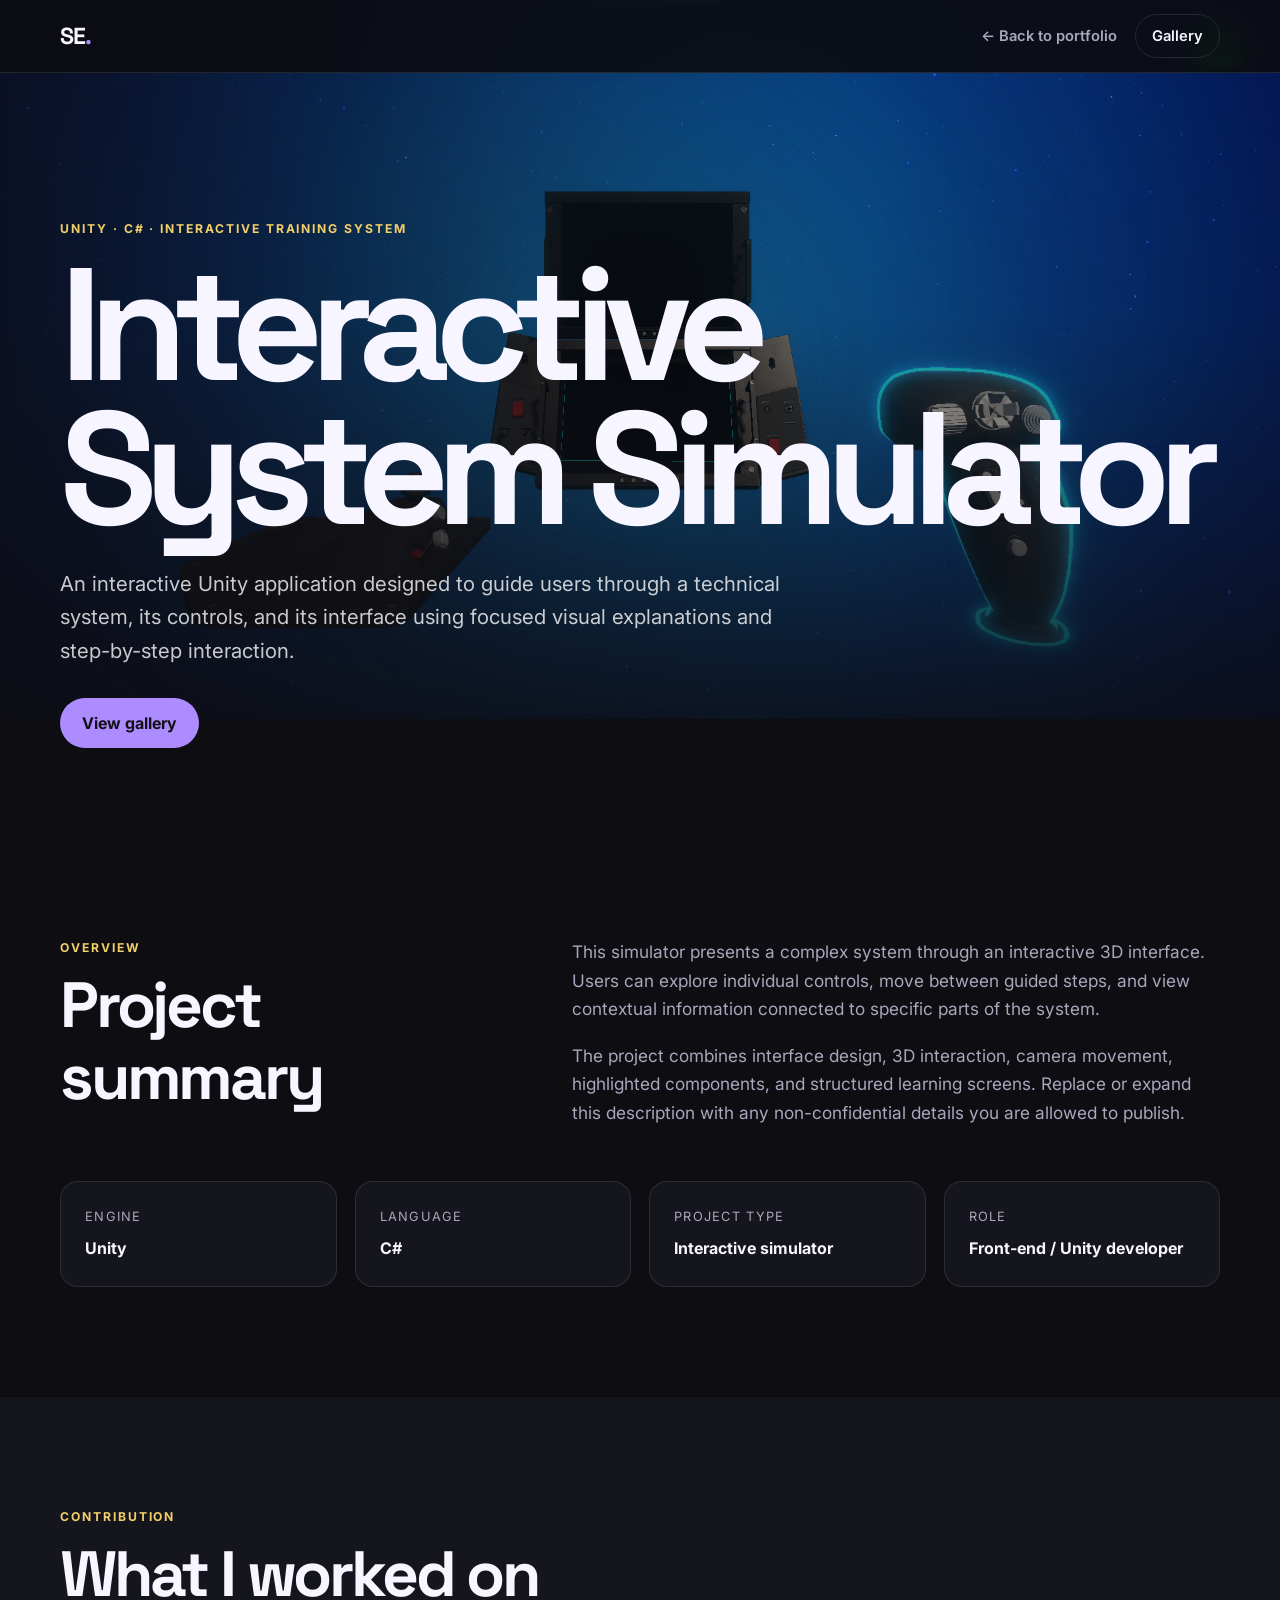
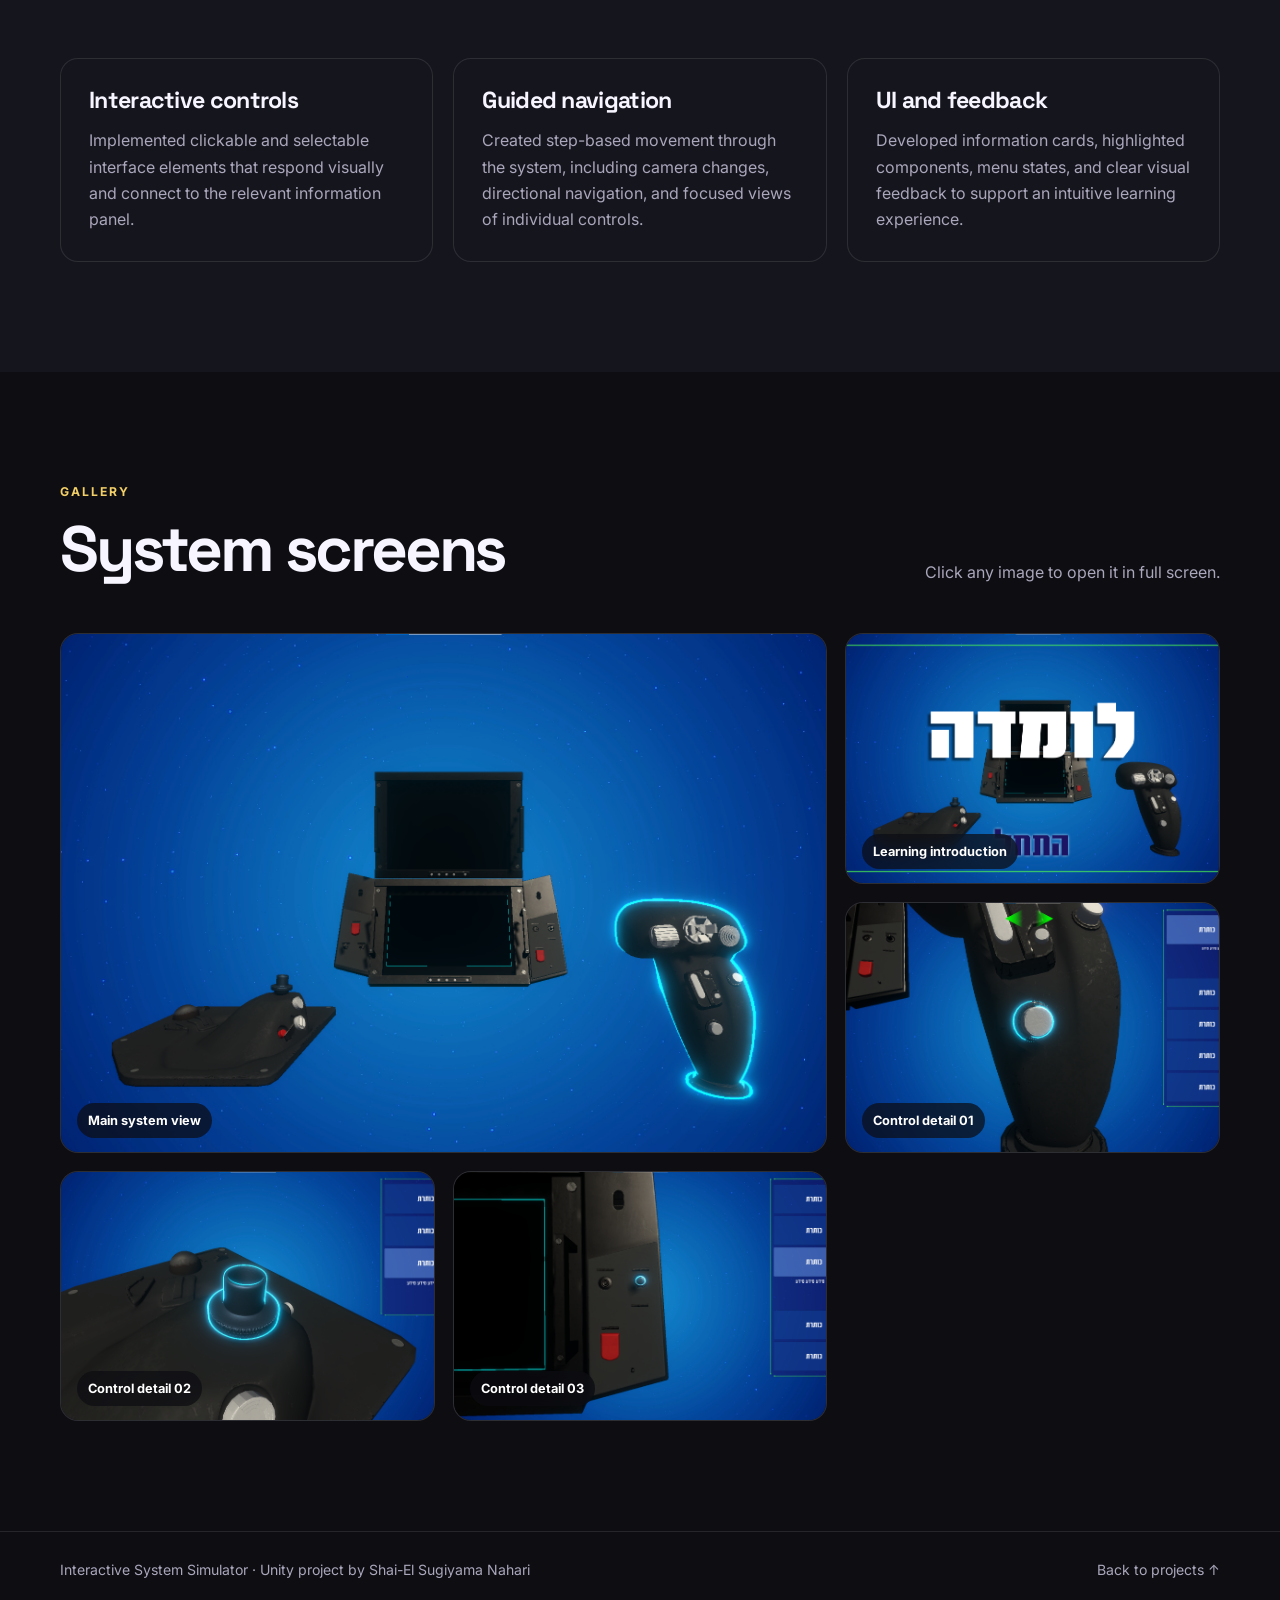
==== projects/interactive-system-simulator.html @ b1486676 "Initial portfolio website" ====
<!DOCTYPE html>
<html lang="en">
<head>
  <meta charset="UTF-8" />
  <meta name="viewport" content="width=device-width, initial-scale=1.0" />
  <meta
    name="description"
    content="Interactive System Simulator, a Unity and C# project developed by Shai-El Sugiyama Nahari."
  />
  <title>Interactive System Simulator | Unity Project</title>
  <link rel="preconnect" href="https://fonts.googleapis.com" />
  <link rel="preconnect" href="https://fonts.gstatic.com" crossorigin />
  <link
    href="https://fonts.googleapis.com/css2?family=Inter:wght@400;500;600;700&family=Space+Grotesk:wght@500;600;700&display=swap"
    rel="stylesheet"
  />
  <link rel="stylesheet" href="../css/style.css" />
  <link rel="stylesheet" href="../css/project-gallery.css" />
  <script defer src="../js/project-gallery.js"></script>
</head>
<body>
  <header class="site-header scrolled">
    <nav class="navbar container" aria-label="Project navigation">
      <a class="logo" href="../index.html">SE<span>.</span></a>
      <div class="project-nav-actions">
        <a href="../index.html#projects">← Back to portfolio</a>
        <a class="nav-cta" href="#gallery">Gallery</a>
      </div>
    </nav>
  </header>

  <main>
    <section class="project-hero">
      <div class="project-hero-image">
        <img
          src="../assets/images/interactive-system-simulator/simulator-main-screen.png"
          alt="Interactive system simulator interface with a central display and control devices"
        />
        <div class="project-hero-overlay"></div>
      </div>

      <div class="container project-hero-content">
        <p class="eyebrow">Unity · C# · Interactive Training System</p>
        <h1>Interactive System Simulator</h1>
        <p class="project-lead">
          An interactive Unity application designed to guide users through a technical system,
          its controls, and its interface using focused visual explanations and step-by-step interaction.
        </p>

        <div class="project-hero-actions">
          <a class="button button-primary" href="#gallery">View gallery</a>
        </div>
      </div>
    </section>

    <section class="section project-overview">
      <div class="container project-overview-grid">
        <div>
          <p class="section-label">Overview</p>
          <h2>Project summary</h2>
        </div>

        <div class="project-overview-copy">
          <p>
            This simulator presents a complex system through an interactive 3D interface.
            Users can explore individual controls, move between guided steps, and view contextual
            information connected to specific parts of the system.
          </p>
          <p>
            The project combines interface design, 3D interaction, camera movement, highlighted
            components, and structured learning screens. Replace or expand this description with
            any non-confidential details you are allowed to publish.
          </p>
        </div>
      </div>

      <div class="container project-facts">
        <article>
          <span>Engine</span>
          <strong>Unity</strong>
        </article>
        <article>
          <span>Language</span>
          <strong>C#</strong>
        </article>
        <article>
          <span>Project type</span>
          <strong>Interactive simulator</strong>
        </article>
        <article>
          <span>Role</span>
          <strong>Front-end / Unity developer</strong>
        </article>
      </div>
    </section>

    <section class="section section-muted">
      <div class="container">
        <div class="section-heading">
          <div>
            <p class="section-label">Contribution</p>
            <h2>What I worked on</h2>
          </div>
        </div>

        <div class="contribution-grid">
          <article class="skill-card">
            <h3>Interactive controls</h3>
            <p>
              Implemented clickable and selectable interface elements that respond visually
              and connect to the relevant information panel.
            </p>
          </article>

          <article class="skill-card">
            <h3>Guided navigation</h3>
            <p>
              Created step-based movement through the system, including camera changes,
              directional navigation, and focused views of individual controls.
            </p>
          </article>

          <article class="skill-card">
            <h3>UI and feedback</h3>
            <p>
              Developed information cards, highlighted components, menu states, and clear
              visual feedback to support an intuitive learning experience.
            </p>
          </article>
        </div>
      </div>
    </section>

    <section class="section gallery-section" id="gallery">
      <div class="container">
        <div class="section-heading">
          <div>
            <p class="section-label">Gallery</p>
            <h2>System screens</h2>
          </div>
          <p>Click any image to open it in full screen.</p>
        </div>

        <div class="gallery-grid">
          <button class="gallery-item gallery-item-featured" type="button"
            data-full="../assets/images/interactive-system-simulator/simulator-main-screen.png"
            data-alt="Overview of the interactive system interface">
            <img
              src="../assets/images/interactive-system-simulator/simulator-main-screen.png"
              alt="Overview of the interactive system interface"
            />
            <span>Main system view</span>
          </button>

          <button class="gallery-item" type="button"
            data-full="../assets/images/interactive-system-simulator/simulator-learning-screen.png"
            data-alt="Learning introduction screen for the simulator">
            <img
              src="../assets/images/interactive-system-simulator/simulator-learning-screen.png"
              alt="Learning introduction screen for the simulator"
            />
            <span>Learning introduction</span>
          </button>

          <button class="gallery-item" type="button"
            data-full="../assets/images/interactive-system-simulator/simulator-control-detail-01.png"
            data-alt="Detailed view of a highlighted simulator control">
            <img
              src="../assets/images/interactive-system-simulator/simulator-control-detail-01.png"
              alt="Detailed view of a highlighted simulator control"
            />
            <span>Control detail 01</span>
          </button>

          <button class="gallery-item" type="button"
            data-full="../assets/images/interactive-system-simulator/simulator-control-detail-02.png"
            data-alt="Detailed view of a joystick control in the simulator">
            <img
              src="../assets/images/interactive-system-simulator/simulator-control-detail-02.png"
              alt="Detailed view of a joystick control in the simulator"
            />
            <span>Control detail 02</span>
          </button>

          <button class="gallery-item" type="button"
            data-full="../assets/images/interactive-system-simulator/simulator-control-detail-03.png"
            data-alt="Detailed view of a side control panel in the simulator">
            <img
              src="../assets/images/interactive-system-simulator/simulator-control-detail-03.png"
              alt="Detailed view of a side control panel in the simulator"
            />
            <span>Control detail 03</span>
          </button>
        </div>
      </div>
    </section>
  </main>

  <div class="lightbox" aria-hidden="true">
    <button class="lightbox-close" type="button" aria-label="Close image">×</button>
    <button class="lightbox-arrow lightbox-prev" type="button" aria-label="Previous image">‹</button>
    <figure>
      <img src="" alt="" />
      <figcaption></figcaption>
    </figure>
    <button class="lightbox-arrow lightbox-next" type="button" aria-label="Next image">›</button>
  </div>

  <footer class="site-footer">
    <div class="container footer-content">
      <p>Interactive System Simulator · Unity project by Shai-El Sugiyama Nahari</p>
      <a href="../index.html#projects">Back to projects ↑</a>
    </div>
  </footer>
</body>
</html>
---- css/style.css ----
:root {
  --background: #0d0d12;
  --surface: #15151d;
  --surface-light: #1c1c27;
  --text: #f7f5ff;
  --text-muted: #aaa6bb;
  --primary: #ad8cff;
  --primary-bright: #c6afff;
  --accent: #f3cf67;
  --border: rgba(255, 255, 255, 0.1);
  --shadow: 0 24px 70px rgba(0, 0, 0, 0.28);
  --radius-large: 28px;
  --radius-medium: 18px;
  --container: 1160px;
}

* {
  box-sizing: border-box;
  margin: 0;
  padding: 0;
}

html {
  scroll-behavior: smooth;
}

body {
  background: var(--background);
  color: var(--text);
  font-family: "Inter", sans-serif;
  line-height: 1.65;
  overflow-x: hidden;
}

body.menu-open {
  overflow: hidden;
}

a {
  color: inherit;
  text-decoration: none;
}

ul {
  list-style: none;
}

button {
  font: inherit;
}

.container {
  width: min(calc(100% - 40px), var(--container));
  margin-inline: auto;
}

.narrow {
  max-width: 820px;
}

.section {
  padding: 110px 0;
  scroll-margin-top: 72px;
}

.section-muted {
  background: var(--surface);
}

.site-header {
  position: fixed;
  inset: 0 0 auto;
  z-index: 1000;
  border-bottom: 1px solid transparent;
  background: rgba(13, 13, 18, 0.72);
  backdrop-filter: blur(18px);
  transition: border-color 180ms ease, background 180ms ease;
}

.site-header.scrolled {
  border-color: var(--border);
  background: rgba(13, 13, 18, 0.92);
}

.navbar {
  min-height: 72px;
  display: flex;
  align-items: center;
  justify-content: space-between;
}

.logo {
  font-family: "Space Grotesk", sans-serif;
  font-size: 1.45rem;
  font-weight: 700;
  letter-spacing: -0.05em;
}

.logo span,
.hero h1 span {
  color: var(--primary);
}

.nav-links {
  display: flex;
  align-items: center;
  gap: 28px;
}

.nav-links a {
  color: var(--text-muted);
  font-size: 0.92rem;
  font-weight: 500;
  transition: color 160ms ease;
}

.nav-links a:hover,
.nav-links a:focus-visible {
  color: var(--text);
}

.nav-links .nav-cta {
  padding: 9px 16px;
  border: 1px solid var(--border);
  border-radius: 999px;
  color: var(--text);
}

.menu-toggle {
  display: none;
  width: 44px;
  height: 44px;
  border: 0;
  background: transparent;
  cursor: pointer;
}

.menu-toggle span {
  display: block;
  width: 24px;
  height: 2px;
  margin: 5px auto;
  background: var(--text);
  transition: transform 180ms ease, opacity 180ms ease;
}

.hero {
  min-height: 100vh;
  display: grid;
  align-items: center;
  padding-top: 145px;
  position: relative;
  isolation: isolate;
}

.hero::before {
  content: "";
  position: absolute;
  z-index: -1;
  width: 520px;
  height: 520px;
  border-radius: 50%;
  top: 8%;
  right: -160px;
  background: rgba(173, 140, 255, 0.13);
  filter: blur(80px);
}

.hero-layout {
  display: grid;
  grid-template-columns: minmax(0, 1.25fr) minmax(350px, 0.75fr);
  gap: 70px;
  align-items: center;
}

.eyebrow,
.section-label,
.project-type {
  color: var(--accent);
  font-size: 0.76rem;
  font-weight: 700;
  letter-spacing: 0.16em;
  text-transform: uppercase;
}

.hero h1,
h2,
h3 {
  font-family: "Space Grotesk", sans-serif;
  line-height: 1.12;
}

.hero h1 {
  max-width: 780px;
  margin: 18px 0 24px;
  font-size: clamp(3rem, 7vw, 6.3rem);
  letter-spacing: -0.065em;
}

.hero-description {
  max-width: 720px;
  color: var(--text-muted);
  font-size: clamp(1rem, 2vw, 1.18rem);
}

.hero-actions {
  display: flex;
  flex-wrap: wrap;
  gap: 14px;
  margin-top: 34px;
}

.button {
  display: inline-flex;
  align-items: center;
  justify-content: center;
  min-height: 50px;
  padding: 0 22px;
  border-radius: 999px;
  font-weight: 700;
  transition: transform 160ms ease, background 160ms ease, border-color 160ms ease;
}

.button:hover {
  transform: translateY(-2px);
}

.button-primary {
  background: var(--primary);
  color: #111018;
}

.button-primary:hover {
  background: var(--primary-bright);
}

.button-secondary {
  border: 1px solid var(--border);
  background: rgba(255, 255, 255, 0.03);
}

.button-secondary:hover {
  border-color: rgba(255, 255, 255, 0.24);
}

.availability {
  display: flex;
  align-items: center;
  gap: 10px;
  margin-top: 24px;
  color: var(--text-muted);
  font-size: 0.9rem;
}

.availability-dot {
  width: 9px;
  height: 9px;
  border-radius: 50%;
  background: #8ae8aa;
  box-shadow: 0 0 0 6px rgba(138, 232, 170, 0.1);
}

.hero-card {
  min-width: 0;
}

.code-window {
  overflow: hidden;
  border: 1px solid var(--border);
  border-radius: var(--radius-large);
  background: rgba(22, 22, 31, 0.82);
  box-shadow: var(--shadow);
}

.window-bar {
  display: flex;
  gap: 8px;
  padding: 18px 20px;
  border-bottom: 1px solid var(--border);
}

.window-bar span {
  width: 11px;
  height: 11px;
  border-radius: 50%;
  background: rgba(255, 255, 255, 0.18);
}

.code-window pre {
  overflow-x: auto;
  padding: 30px;
  font-size: 0.86rem;
  line-height: 1.9;
}

.code-keyword { color: #d9a8ff; }
.code-type { color: #8bd9ff; }
.code-string { color: #f1d981; }
.code-number { color: #a1e8b7; }

h2 {
  max-width: 760px;
  margin-top: 12px;
  font-size: clamp(2.2rem, 5vw, 4rem);
  letter-spacing: -0.05em;
}

.large-copy {
  margin-top: 34px;
  color: var(--text);
  font-size: clamp(1.25rem, 2.4vw, 1.65rem);
  line-height: 1.55;
}

.narrow > p:last-child {
  margin-top: 22px;
  color: var(--text-muted);
}

.section-heading {
  display: flex;
  align-items: end;
  justify-content: space-between;
  gap: 30px;
  margin-bottom: 48px;
}

.section-heading > p {
  max-width: 420px;
  color: var(--text-muted);
}

.experience-card {
  display: grid;
  grid-template-columns: 220px 1fr;
  gap: 46px;
  padding: 44px;
  border: 1px solid var(--border);
  border-radius: var(--radius-large);
  background: var(--surface);
}

.experience-date,
.experience-company {
  color: var(--text-muted);
}

.experience-company {
  margin-top: 6px;
  color: var(--text);
  font-weight: 700;
}

.experience-content h3,
.project-body h3,
.skill-card h3 {
  font-size: 1.45rem;
  letter-spacing: -0.03em;
}

.experience-content > p {
  margin-top: 14px;
  color: var(--text-muted);
}

.feature-list {
  display: grid;
  gap: 12px;
  margin-top: 24px;
}

.feature-list li {
  position: relative;
  padding-left: 22px;
}

.feature-list li::before {
  content: "";
  position: absolute;
  width: 7px;
  height: 7px;
  border-radius: 50%;
  top: 0.65em;
  left: 0;
  background: var(--primary);
}

.tag-list {
  display: flex;
  flex-wrap: wrap;
  gap: 10px;
  margin-top: 28px;
}

.tag-list span {
  padding: 7px 12px;
  border: 1px solid var(--border);
  border-radius: 999px;
  color: var(--text-muted);
  font-size: 0.82rem;
}

.projects-grid {
  display: grid;
  grid-template-columns: repeat(2, minmax(0, 1fr));
  gap: 24px;
}

.project-card {
  overflow: hidden;
  border: 1px solid var(--border);
  border-radius: var(--radius-large);
  background: var(--background);
  transition: transform 180ms ease, border-color 180ms ease;
}

.project-card:hover {
  transform: translateY(-5px);
  border-color: rgba(173, 140, 255, 0.45);
}

.project-media {
  aspect-ratio: 16 / 9;
  overflow: hidden;
  background: var(--surface-light);
}

.project-media img,
.project-media video {
  width: 100%;
  height: 100%;
  object-fit: cover;
}

.placeholder-media {
  display: grid;
  place-items: center;
  padding: 24px;
  background:
    linear-gradient(135deg, rgba(173, 140, 255, 0.1), transparent),
    repeating-linear-gradient(
      45deg,
      rgba(255, 255, 255, 0.025),
      rgba(255, 255, 255, 0.025) 12px,
      transparent 12px,
      transparent 24px
    );
  text-align: center;
}

.placeholder-media span {
  display: block;
  color: var(--primary);
  font-family: "Space Grotesk", sans-serif;
  font-size: 2rem;
  font-weight: 700;
}

.placeholder-media p {
  margin-top: 8px;
  font-weight: 700;
}

.placeholder-media small {
  color: var(--text-muted);
}

.project-body {
  padding: 30px;
}

.project-body h3 {
  margin-top: 8px;
}

.project-body > p:not(.project-type) {
  margin-top: 14px;
  color: var(--text-muted);
}

.project-details {
  display: grid;
  gap: 8px;
  margin-top: 20px;
  font-size: 0.9rem;
}

.project-details strong {
  color: var(--text);
}

.project-links {
  display: flex;
  flex-wrap: wrap;
  gap: 18px;
  margin-top: 24px;
}

.project-links a {
  color: var(--primary-bright);
  font-weight: 700;
  font-size: 0.9rem;
}

.project-card-add {
  min-height: 340px;
  display: grid;
  place-items: center;
  padding: 36px;
  text-align: center;
  border-style: dashed;
  color: var(--text-muted);
}

.project-card-add .plus-icon {
  display: grid;
  place-items: center;
  width: 52px;
  height: 52px;
  margin: 0 auto 18px;
  border: 1px solid var(--border);
  border-radius: 50%;
  color: var(--primary);
  font-size: 1.8rem;
}

.project-card-add h3 {
  color: var(--text);
}

.project-card-add p {
  margin-top: 12px;
}

.project-card-add code {
  color: var(--accent);
}

.skills-grid {
  display: grid;
  grid-template-columns: repeat(4, minmax(0, 1fr));
  gap: 18px;
  margin-top: 46px;
}

.skill-card {
  padding: 28px;
  border: 1px solid var(--border);
  border-radius: var(--radius-medium);
  background: var(--surface);
}

.skill-card ul {
  display: grid;
  gap: 10px;
  margin-top: 20px;
  color: var(--text-muted);
}

.creative-grid {
  display: grid;
  grid-template-columns: repeat(3, 1fr);
  gap: 20px;
}

.creative-placeholder {
  min-height: 300px;
  display: grid;
  place-items: center;
  padding: 24px;
  border: 1px dashed var(--border);
  border-radius: var(--radius-medium);
  background: var(--background);
  color: var(--text-muted);
  text-align: center;
}

.contact-section {
  background:
    radial-gradient(circle at 20% 20%, rgba(173, 140, 255, 0.16), transparent 35%),
    var(--background);
}

.contact-layout {
  display: grid;
  grid-template-columns: 1fr 0.8fr;
  gap: 80px;
  align-items: start;
}

.contact-layout > div:first-child p:last-child {
  max-width: 600px;
  margin-top: 22px;
  color: var(--text-muted);
}

.contact-links {
  display: grid;
  border-top: 1px solid var(--border);
}

.contact-links a {
  display: grid;
  grid-template-columns: 95px 1fr;
  gap: 20px;
  padding: 18px 0;
  border-bottom: 1px solid var(--border);
  color: var(--text-muted);
  transition: color 160ms ease, padding-left 160ms ease;
}

.contact-links a:hover {
  padding-left: 8px;
  color: var(--text);
}

.contact-links span {
  color: var(--text);
  font-weight: 700;
}

.site-footer {
  padding: 26px 0;
  border-top: 1px solid var(--border);
  color: var(--text-muted);
  font-size: 0.88rem;
}

.footer-content {
  display: flex;
  justify-content: space-between;
  gap: 20px;
}

.reveal {
  opacity: 0;
  transform: translateY(22px);
  transition: opacity 650ms ease, transform 650ms ease;
}

.reveal.visible {
  opacity: 1;
  transform: translateY(0);
}

@media (prefers-reduced-motion: reduce) {
  html {
    scroll-behavior: auto;
  }

  .reveal {
    opacity: 1;
    transform: none;
    transition: none;
  }

  * {
    animation-duration: 0.01ms !important;
    animation-iteration-count: 1 !important;
  }
}

@media (max-width: 980px) {
  .hero-layout,
  .contact-layout {
    grid-template-columns: 1fr;
  }

  .hero-card {
    max-width: 620px;
  }

  .skills-grid {
    grid-template-columns: repeat(2, 1fr);
  }

  .creative-grid {
    grid-template-columns: repeat(2, 1fr);
  }
}

@media (max-width: 760px) {
  .section {
    padding: 82px 0;
  }

  .menu-toggle {
    display: block;
    position: relative;
    z-index: 1001;
  }

  .menu-toggle[aria-expanded="true"] span:nth-child(1) {
    transform: translateY(7px) rotate(45deg);
  }

  .menu-toggle[aria-expanded="true"] span:nth-child(2) {
    opacity: 0;
  }

  .menu-toggle[aria-expanded="true"] span:nth-child(3) {
    transform: translateY(-7px) rotate(-45deg);
  }

  .nav-links {
    position: fixed;
    inset: 0;
    display: grid;
    align-content: center;
    justify-items: center;
    gap: 28px;
    background: rgba(13, 13, 18, 0.98);
    transform: translateX(100%);
    transition: transform 220ms ease;
  }

  .nav-links.open {
    transform: translateX(0);
  }

  .nav-links a {
    color: var(--text);
    font-size: 1.25rem;
  }

  .hero {
    padding-top: 110px;
  }

  .hero-layout {
    gap: 44px;
  }

  .hero h1 {
    font-size: clamp(3.1rem, 15vw, 4.8rem);
  }

  .section-heading {
    display: grid;
    align-items: start;
  }

  .experience-card {
    grid-template-columns: 1fr;
    gap: 22px;
    padding: 28px;
  }

  .projects-grid,
  .skills-grid,
  .creative-grid {
    grid-template-columns: 1fr;
  }

  .creative-placeholder {
    min-height: 230px;
  }
}

@media (max-width: 480px) {
  .container {
    width: min(calc(100% - 28px), var(--container));
  }

  .hero-actions {
    display: grid;
  }

  .button {
    width: 100%;
  }

  .code-window pre {
    padding: 22px;
    font-size: 0.73rem;
  }

  .project-body {
    padding: 24px;
  }

  .contact-links a {
    grid-template-columns: 1fr;
    gap: 2px;
  }

  .footer-content {
    display: grid;
  }
}


/* Video editing section */
.video-projects-grid {
  display: grid;
  grid-template-columns: repeat(3, minmax(0, 1fr));
  gap: 22px;
}

.video-project-card {
  overflow: hidden;
  border: 1px solid var(--border);
  border-radius: var(--radius-large);
  background: var(--background);
  transition: transform 180ms ease, border-color 180ms ease;
}

.video-project-card:hover {
  transform: translateY(-5px);
  border-color: rgba(173, 140, 255, 0.45);
}

.video-project-media {
  aspect-ratio: 16 / 9;
  overflow: hidden;
}

.video-project-media img,
.video-project-media video {
  width: 100%;
  height: 100%;
  object-fit: cover;
}

.video-placeholder {
  display: grid;
  place-items: center;
  padding: 24px;
  background:
    linear-gradient(135deg, rgba(173, 140, 255, 0.14), rgba(243, 207, 103, 0.05)),
    repeating-linear-gradient(45deg, rgba(255,255,255,.025), rgba(255,255,255,.025) 12px, transparent 12px, transparent 24px);
  text-align: center;
}

.video-placeholder span {
  display: block;
  color: var(--primary);
  font-family: "Space Grotesk", sans-serif;
  font-size: 2rem;
  font-weight: 700;
}

.video-placeholder p {
  margin-top: 8px;
  font-weight: 700;
}

.video-placeholder small {
  color: var(--text-muted);
}

.video-project-content {
  padding: 28px;
}

.video-project-content h3 {
  margin-top: 8px;
  font-size: 1.35rem;
}

.video-project-content > p:not(.project-type) {
  margin-top: 13px;
  color: var(--text-muted);
}

.video-project-link {
  display: inline-block;
  margin-top: 22px;
  color: var(--primary-bright);
  font-weight: 700;
  font-size: .9rem;
}

.instagram-panel {
  display: grid;
  grid-template-columns: 1fr .9fr;
  gap: 48px;
  align-items: center;
  margin-top: 38px;
  padding: 34px;
  border: 1px solid var(--border);
  border-radius: var(--radius-large);
  background: linear-gradient(135deg, rgba(173, 140, 255, .1), rgba(255,255,255,.02));
}

.instagram-panel h3 {
  margin-top: 10px;
  font-size: 1.55rem;
}

.instagram-panel p:last-child {
  margin-top: 10px;
  color: var(--text-muted);
}

.instagram-links {
  display: grid;
  border-top: 1px solid var(--border);
}

.instagram-links a {
  display: flex;
  align-items: center;
  justify-content: space-between;
  gap: 20px;
  padding: 17px 0;
  border-bottom: 1px solid var(--border);
  color: var(--primary-bright);
  font-weight: 700;
}

.instagram-links span {
  color: var(--text-muted);
  font-size: .82rem;
  font-weight: 500;
}

@media (max-width: 980px) {
  .video-projects-grid {
    grid-template-columns: repeat(2, minmax(0, 1fr));
  }
  .instagram-panel {
    grid-template-columns: 1fr;
  }
}

@media (max-width: 700px) {
  .video-projects-grid {
    grid-template-columns: 1fr;
  }
  .instagram-panel {
    padding: 26px;
  }
}

/* Expanded video-editing portfolio */
.video-projects-featured {
  grid-template-columns: repeat(6, minmax(0, 1fr));
}

.video-projects-featured .video-project-card {
  grid-column: span 3;
}

.video-projects-featured .video-project-card-featured {
  grid-column: span 2;
}

.video-project-media video {
  display: block;
  width: 100%;
  height: 100%;
  aspect-ratio: 16 / 10;
  object-fit: cover;
  background: #08080c;
}

.video-project-card-featured .video-project-media video {
  aspect-ratio: 4 / 5;
}

.video-project-content .tag-list {
  margin-top: 18px;
}

@media (max-width: 980px) {
  .video-projects-featured {
    grid-template-columns: repeat(2, minmax(0, 1fr));
  }

  .video-projects-featured .video-project-card,
  .video-projects-featured .video-project-card-featured {
    grid-column: auto;
  }

  .video-project-card-featured .video-project-media video {
    aspect-ratio: 16 / 10;
  }
}

@media (max-width: 700px) {
  .video-projects-featured {
    grid-template-columns: 1fr;
  }
}


/* Preserve each edit's original aspect ratio and avoid cropping. */
.video-project-media {
  display: grid;
  place-items: center;
  aspect-ratio: auto;
  min-height: 0;
  padding: 18px;
  background: radial-gradient(circle at center, rgba(173, 140, 255, 0.10), transparent 58%), #08080c;
}

.video-project-media video,
.video-project-card-featured .video-project-media video {
  display: block;
  width: 100%;
  height: auto;
  max-height: 680px;
  object-fit: contain;
  background: #08080c;
  border-radius: 14px;
}

.video-project-media video[data-native-ratio="40 / 27"] { aspect-ratio: 40 / 27; }
.video-project-media video[data-native-ratio="4 / 3"] { aspect-ratio: 4 / 3; }
.video-project-media video[data-native-ratio="4 / 5"] { width: min(100%, 440px); aspect-ratio: 4 / 5; }
.video-project-media video[data-native-ratio="1 / 1"] { width: min(100%, 520px); aspect-ratio: 1 / 1; }

.video-projects-featured .video-project-card,
.video-projects-featured .video-project-card-featured { grid-column: span 3; }

@media (max-width: 980px) {
  .video-project-media video,
  .video-project-card-featured .video-project-media video { max-height: 600px; }
}

@media (max-width: 700px) {
  .video-project-media { padding: 10px; }
  .video-project-media video,
  .video-project-card-featured .video-project-media video { max-height: 72vh; }
}

.experience-card + .experience-card {
  margin-top: 24px;
}

/* Mobile responsiveness refinements */
img,
video {
  max-width: 100%;
}

@media (max-width: 760px) {
  .navbar {
    min-height: 64px;
  }

  .site-header {
    padding-top: env(safe-area-inset-top);
  }

  .nav-links {
    padding: calc(80px + env(safe-area-inset-top)) 24px 40px;
    overflow-y: auto;
  }

  .hero {
    min-height: auto;
    padding-top: 112px;
    padding-bottom: 76px;
  }

  .hero::before {
    width: 340px;
    height: 340px;
    right: -190px;
  }

  .hero h1 {
    font-size: clamp(2.65rem, 13vw, 4rem);
    line-height: 1;
    letter-spacing: -0.055em;
  }

  .hero-description {
    font-size: 1rem;
  }

  .availability {
    align-items: flex-start;
  }

  .code-window pre {
    white-space: pre;
    overflow-x: auto;
    -webkit-overflow-scrolling: touch;
  }

  h2 {
    font-size: clamp(2rem, 10vw, 3rem);
  }

  .section-heading {
    gap: 18px;
    margin-bottom: 34px;
  }

  .experience-card,
  .project-card,
  .video-project-card,
  .instagram-panel,
  .skill-card {
    border-radius: 20px;
  }

  .experience-card {
    padding: 24px;
  }

  .project-links {
    display: grid;
    gap: 12px;
  }

  .project-links a,
  .video-project-link {
    min-height: 44px;
    display: inline-flex;
    align-items: center;
  }

  .tag-list {
    gap: 8px;
  }

  .tag-list span {
    font-size: 0.78rem;
  }

  .instagram-links a {
    align-items: flex-start;
  }

  .contact-layout {
    gap: 46px;
  }
}

@media (max-width: 480px) {
  .section {
    padding: 68px 0;
  }

  .hero {
    padding-top: 96px;
    padding-bottom: 62px;
  }

  .hero h1 br {
    display: none;
  }

  .hero-actions {
    gap: 10px;
  }

  .button {
    min-height: 48px;
    padding-inline: 18px;
  }

  .code-window {
    border-radius: 20px;
  }

  .code-window pre {
    padding: 18px;
    font-size: 0.68rem;
    line-height: 1.75;
  }

  .experience-card,
  .project-body,
  .video-project-content,
  .skill-card,
  .instagram-panel {
    padding: 22px;
  }

  .large-copy {
    margin-top: 26px;
    font-size: 1.16rem;
  }

  .feature-list li {
    padding-left: 18px;
  }

  .project-media {
    aspect-ratio: 4 / 3;
  }

  .instagram-links a {
    display: grid;
    gap: 2px;
  }

  .footer-content {
    text-align: center;
  }
}
---- css/project-gallery.css ----
.project-nav-actions{display:flex;align-items:center;gap:18px}.project-nav-actions a{color:var(--text-muted);font-size:.92rem;font-weight:600}.project-nav-actions .nav-cta{padding:9px 16px;border:1px solid var(--border);border-radius:999px;color:var(--text)}
.project-hero{min-height:92vh;position:relative;display:grid;align-items:end;overflow:hidden;padding:150px 0 80px}.project-hero-image,.project-hero-overlay{position:absolute;inset:0;width:100%;height:100%}.project-hero-image{object-fit:cover}.project-hero-overlay{background:linear-gradient(to top,rgba(13,13,18,.98) 3%,rgba(13,13,18,.34) 62%,rgba(13,13,18,.2)),linear-gradient(to right,rgba(13,13,18,.72),transparent 68%)}.project-hero-content{position:relative;z-index:2}.project-hero h1{margin-top:14px;font-family:"Space Grotesk",sans-serif;font-size:clamp(4.5rem,14vw,10rem);line-height:.9;letter-spacing:-.08em}.project-lead{max-width:760px;margin-top:26px;color:rgba(255,255,255,.78);font-size:clamp(1.05rem,2vw,1.28rem)}.project-hero-actions{display:flex;flex-wrap:wrap;gap:14px;margin-top:30px}
.project-overview-grid{display:grid;grid-template-columns:.8fr 1.2fr;gap:80px}.project-overview-copy{display:grid;gap:18px;color:var(--text-muted);font-size:1.08rem}.project-facts{display:grid;grid-template-columns:repeat(4,1fr);gap:18px;margin-top:54px}.project-facts article{padding:24px;border:1px solid var(--border);border-radius:var(--radius-medium);background:var(--surface)}.project-facts span,.project-facts strong{display:block}.project-facts span{color:var(--text-muted);font-size:.8rem;text-transform:uppercase;letter-spacing:.1em}.project-facts strong{margin-top:8px}.contribution-grid{display:grid;grid-template-columns:repeat(3,1fr);gap:20px}.contribution-grid p{margin-top:14px;color:var(--text-muted)}
.gallery-grid{display:grid;grid-template-columns:repeat(12,1fr);gap:18px}.gallery-item{grid-column:span 4;position:relative;min-height:250px;overflow:hidden;border:1px solid var(--border);border-radius:var(--radius-medium);background:var(--surface);cursor:zoom-in}.gallery-item-featured{grid-column:span 8;grid-row:span 2;min-height:520px}.gallery-item img{width:100%;height:100%;object-fit:cover;transition:transform .24s ease,filter .24s ease}.gallery-item:hover img,.gallery-item:focus-visible img{transform:scale(1.025);filter:brightness(.76)}.gallery-item span{position:absolute;left:16px;bottom:14px;padding:7px 11px;border-radius:999px;background:rgba(13,13,18,.72);backdrop-filter:blur(10px);color:#fff;font-size:.8rem;font-weight:700}.download-panel{display:flex;align-items:center;justify-content:space-between;gap:44px}.download-panel p:last-child{max-width:700px;margin-top:18px;color:var(--text-muted)}
.lightbox{position:fixed;inset:0;z-index:2000;display:none;place-items:center;padding:40px 80px;background:rgba(5,5,8,.94);backdrop-filter:blur(16px)}.lightbox.open{display:grid}.lightbox figure{max-width:min(1400px,92vw);max-height:88vh;display:grid;justify-items:center;gap:14px}.lightbox img{max-width:100%;max-height:80vh;border-radius:14px;box-shadow:var(--shadow)}.lightbox figcaption{color:var(--text-muted)}.lightbox-close,.lightbox-arrow{position:fixed;border:0;background:rgba(255,255,255,.08);color:#fff;cursor:pointer}.lightbox-close{top:24px;right:28px;width:48px;height:48px;border-radius:50%;font-size:2rem}.lightbox-arrow{top:50%;width:54px;height:72px;transform:translateY(-50%);border-radius:14px;font-size:2.4rem}.lightbox-prev{left:20px}.lightbox-next{right:20px}
@media(max-width:980px){.project-overview-grid{grid-template-columns:1fr;gap:34px}.project-facts{grid-template-columns:repeat(2,1fr)}.contribution-grid{grid-template-columns:1fr}.gallery-item,.gallery-item-featured{grid-column:span 6;grid-row:auto;min-height:300px}}
@media(max-width:700px){.project-nav-actions a:first-child{display:none}.project-hero{min-height:78vh;padding-bottom:52px}.project-facts{grid-template-columns:1fr}.gallery-grid{grid-template-columns:1fr}.gallery-item,.gallery-item-featured{grid-column:auto;min-height:240px}.download-panel{display:grid}.lightbox{padding:70px 16px 24px}.lightbox-arrow{width:42px;height:58px;background:rgba(0,0,0,.52)}.lightbox-prev{left:8px}.lightbox-next{right:8px}}

/* Mobile project-page refinements */
@media(max-width:700px){
  .project-nav-actions{gap:10px}
  .project-nav-actions .nav-cta{padding:8px 13px}
  .project-hero{min-height:72svh;padding:118px 0 48px}
  .project-hero h1{font-size:clamp(3.6rem,24vw,6rem);letter-spacing:-.065em}
  .project-lead{font-size:1rem;line-height:1.6}
  .project-hero-overlay{background:linear-gradient(to top,rgba(13,13,18,.99) 5%,rgba(13,13,18,.48) 72%,rgba(13,13,18,.38))}
  .project-overview-grid{gap:26px}
  .project-facts{margin-top:36px}
  .project-facts article{padding:20px}
  .gallery-grid{gap:14px}
  .gallery-item,.gallery-item-featured{min-height:0;aspect-ratio:16/10}
  .gallery-item img{display:block}
  .download-panel{gap:28px}
  .download-panel .button{width:100%}
  .lightbox figure{width:100%}
  .lightbox figcaption{text-align:center;font-size:.86rem}
}

@media(max-width:420px){
  .project-hero h1{font-size:clamp(3.2rem,22vw,5rem)}
  .project-hero-actions{display:grid}
  .project-hero-actions .button{width:100%}
  .gallery-item,.gallery-item-featured{aspect-ratio:4/3}
}
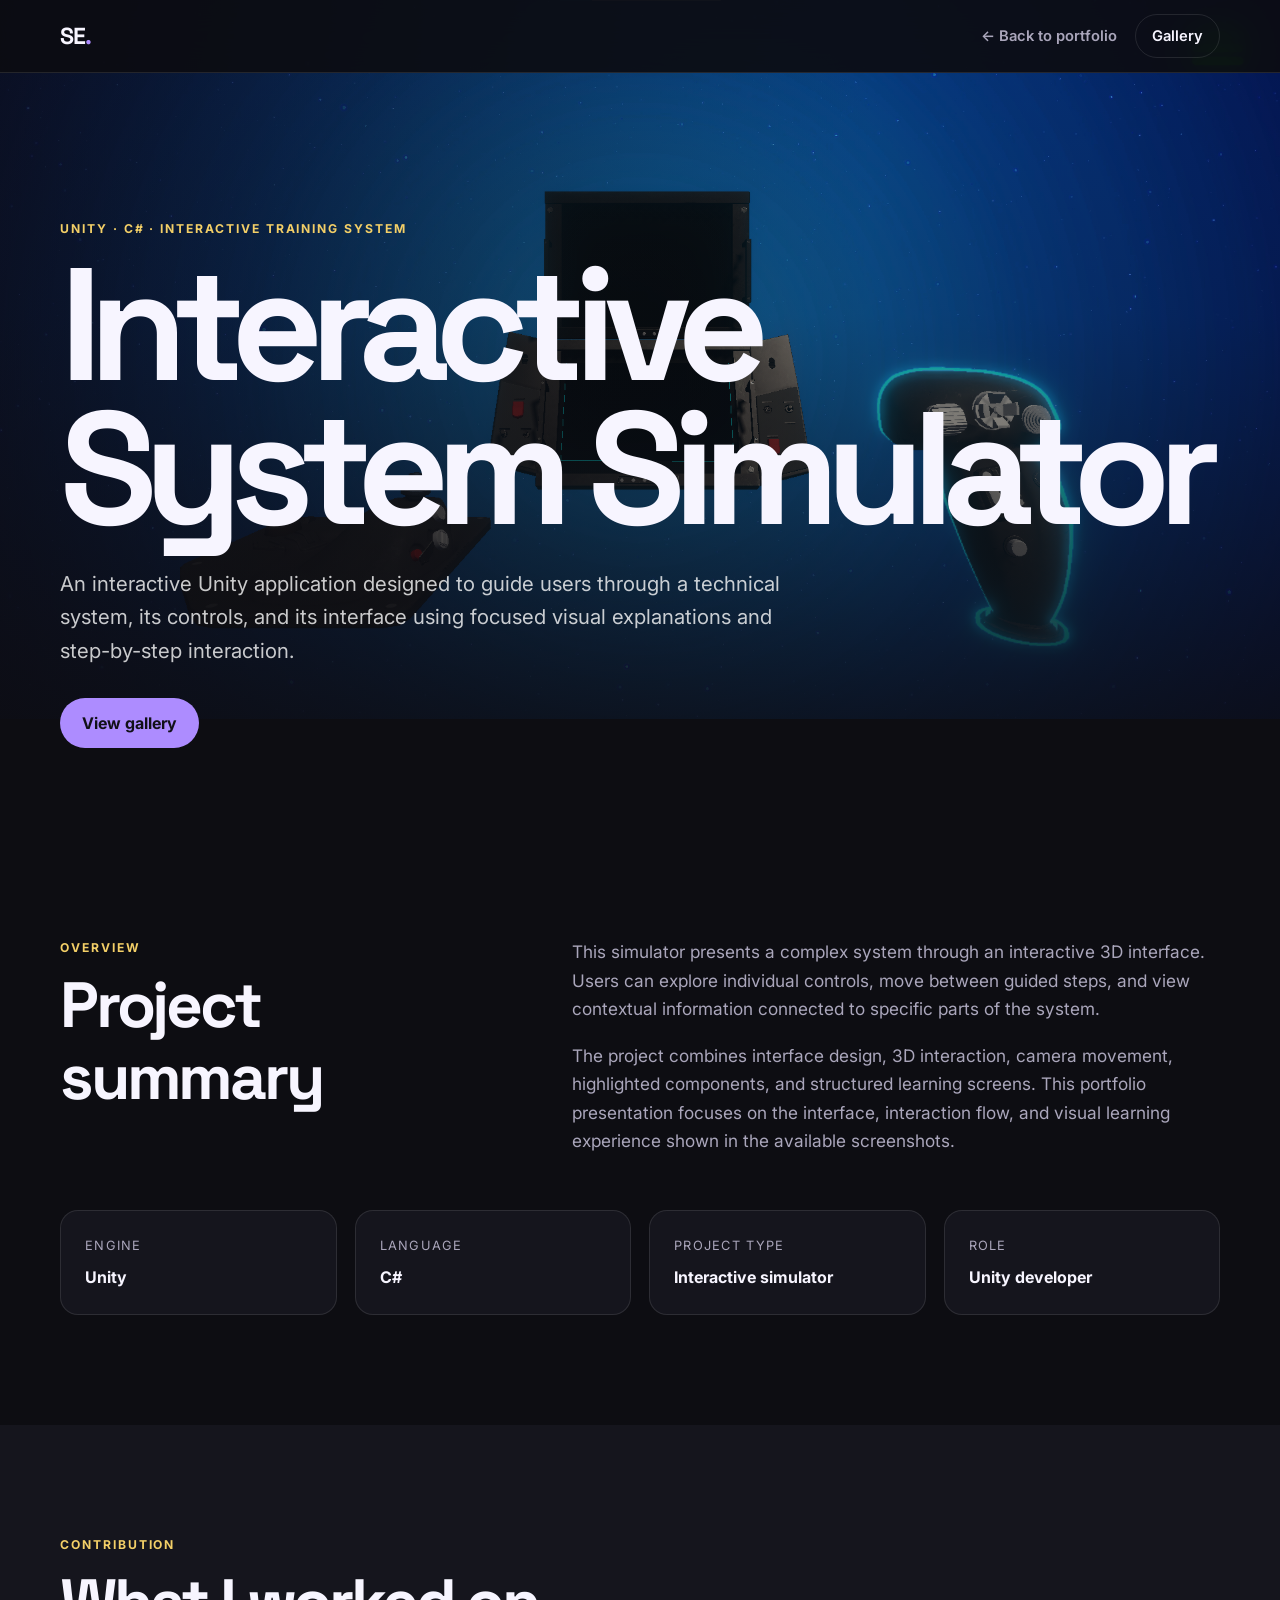
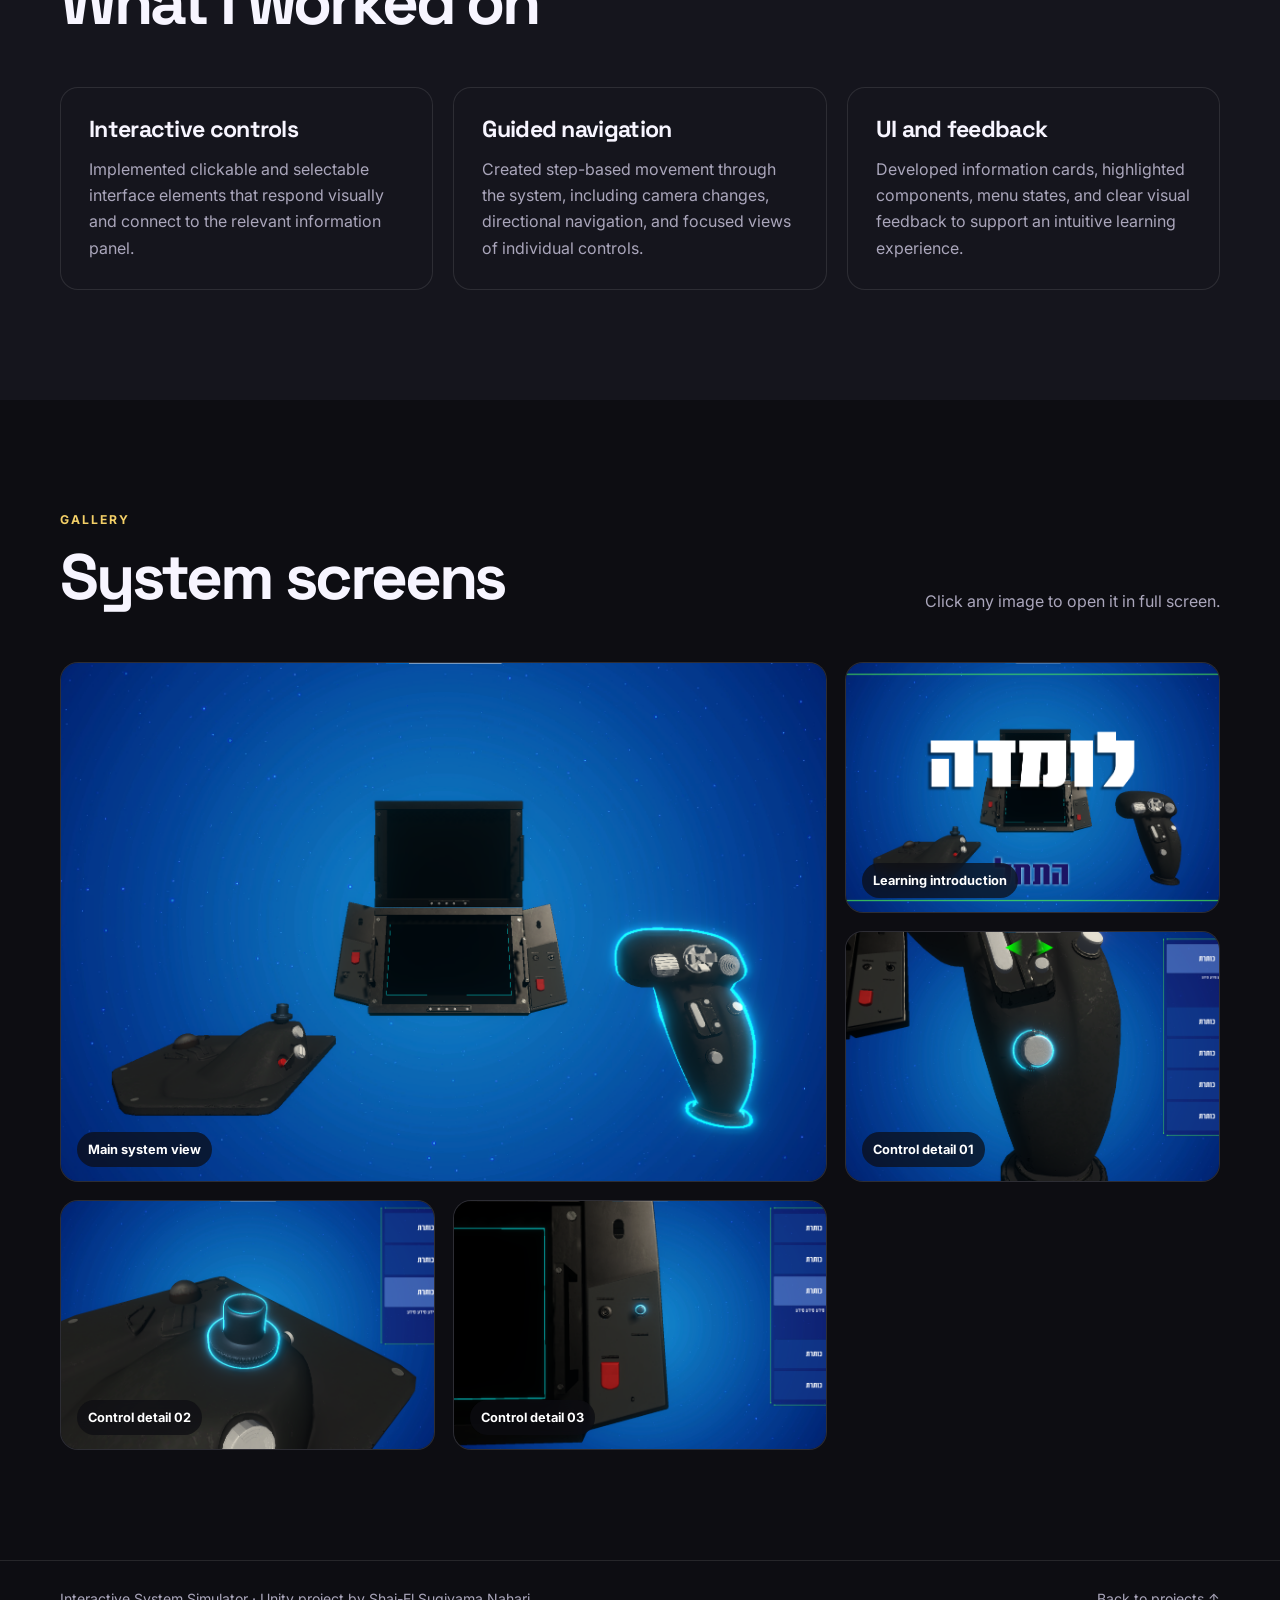
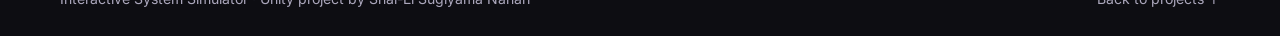
==== commit 6902614b: "Update portfolio design and content" ====
--- a/projects/interactive-system-simulator.html
+++ b/projects/interactive-system-simulator.html
@@ -68,8 +68,8 @@
           </p>
           <p>
             The project combines interface design, 3D interaction, camera movement, highlighted
-            components, and structured learning screens. Replace or expand this description with
-            any non-confidential details you are allowed to publish.
+            components, and structured learning screens. This portfolio presentation focuses on the
+            interface, interaction flow, and visual learning experience shown in the available screenshots.
           </p>
         </div>
       </div>
@@ -89,7 +89,7 @@
         </article>
         <article>
           <span>Role</span>
-          <strong>Front-end / Unity developer</strong>
+          <strong>Unity developer</strong>
         </article>
       </div>
     </section>
--- a/css/style.css
+++ b/css/style.css
@@ -1194,3 +1194,317 @@
     text-align: center;
   }
 }
+
+/* Recruiter-focused portfolio pathways */
+.pathways-section {
+  padding: 82px 0 96px;
+  border-top: 1px solid var(--border);
+  border-bottom: 1px solid var(--border);
+  background: linear-gradient(180deg, rgba(173, 140, 255, 0.05), rgba(13, 13, 18, 0));
+}
+
+.pathways-intro {
+  max-width: 760px;
+  margin-bottom: 34px;
+}
+
+.pathways-intro h2 {
+  margin-top: 10px;
+  font-size: clamp(2rem, 4vw, 3.35rem);
+}
+
+.pathways-intro > p:last-child {
+  margin-top: 16px;
+  color: var(--text-muted);
+}
+
+.pathways-grid {
+  display: grid;
+  grid-template-columns: repeat(2, minmax(0, 1fr));
+  gap: 22px;
+}
+
+.pathway-card {
+  position: relative;
+  min-height: 300px;
+  padding: 34px;
+  overflow: hidden;
+  border: 1px solid var(--border);
+  border-radius: var(--radius-large);
+  background: var(--surface);
+  transition: transform 180ms ease, border-color 180ms ease, background 180ms ease;
+}
+
+.pathway-card:hover,
+.pathway-card:focus-visible {
+  transform: translateY(-5px);
+  border-color: rgba(173, 140, 255, 0.5);
+  background: var(--surface-light);
+}
+
+.pathway-number {
+  position: absolute;
+  top: 20px;
+  right: 26px;
+  color: rgba(255, 255, 255, 0.08);
+  font-family: "Space Grotesk", sans-serif;
+  font-size: 4.5rem;
+  font-weight: 700;
+  line-height: 1;
+}
+
+.pathway-card h3 {
+  margin-top: 10px;
+  font-size: clamp(1.65rem, 3vw, 2.35rem);
+}
+
+.pathway-card > p:not(.project-type) {
+  max-width: 500px;
+  margin-top: 18px;
+  color: var(--text-muted);
+}
+
+.pathway-card strong {
+  display: inline-block;
+  margin-top: 28px;
+  color: var(--primary-bright);
+}
+
+.proof-strip {
+  display: grid;
+  grid-template-columns: repeat(4, minmax(0, 1fr));
+  margin-top: 22px;
+  border: 1px solid var(--border);
+  border-radius: var(--radius-medium);
+  background: rgba(255, 255, 255, 0.02);
+}
+
+.proof-strip > div {
+  padding: 20px 22px;
+  border-right: 1px solid var(--border);
+}
+
+.proof-strip > div:last-child {
+  border-right: 0;
+}
+
+.proof-strip strong,
+.proof-strip span {
+  display: block;
+}
+
+.proof-strip strong {
+  color: var(--text);
+  font-family: "Space Grotesk", sans-serif;
+  font-size: 1.05rem;
+}
+
+.proof-strip span {
+  margin-top: 4px;
+  color: var(--text-muted);
+  font-size: 0.8rem;
+}
+
+.project-note {
+  color: var(--text-muted);
+  font-size: 0.88rem;
+  font-weight: 600;
+}
+
+@media (max-width: 800px) {
+  .pathways-grid {
+    grid-template-columns: 1fr;
+  }
+
+  .proof-strip {
+    grid-template-columns: repeat(2, minmax(0, 1fr));
+  }
+
+  .proof-strip > div:nth-child(2) {
+    border-right: 0;
+  }
+
+  .proof-strip > div:nth-child(-n+2) {
+    border-bottom: 1px solid var(--border);
+  }
+}
+
+@media (max-width: 480px) {
+  .pathways-section {
+    padding: 60px 0 68px;
+  }
+
+  .pathway-card {
+    min-height: 0;
+    padding: 24px;
+  }
+
+  .pathway-number {
+    font-size: 3.6rem;
+  }
+
+  .proof-strip {
+    grid-template-columns: 1fr;
+  }
+
+  .proof-strip > div,
+  .proof-strip > div:nth-child(2) {
+    border-right: 0;
+    border-bottom: 1px solid var(--border);
+  }
+
+  .proof-strip > div:last-child {
+    border-bottom: 0;
+  }
+}
+
+/* Balanced recruiter-facing hero */
+.hero-actions-balanced .button {
+  min-width: 205px;
+}
+
+.hero h1 span {
+  color: var(--primary-bright);
+}
+
+@media (max-width: 640px) {
+  .hero-actions-balanced .button {
+    width: 100%;
+    min-width: 0;
+  }
+}
+
+/* Balanced hero showcase: gives Unity and Motion equal visual weight. */
+.hero-showcase {
+  position: relative;
+  display: grid;
+  grid-template-columns: 1fr 1fr;
+  min-height: 470px;
+  overflow: hidden;
+  border: 1px solid var(--border);
+  border-radius: var(--radius-large);
+  background: var(--surface);
+  box-shadow: var(--shadow);
+}
+
+.showcase-panel {
+  position: relative;
+  min-width: 0;
+  overflow: hidden;
+  color: var(--text);
+  isolation: isolate;
+}
+
+.showcase-panel + .showcase-panel {
+  border-left: 1px solid var(--border);
+}
+
+.showcase-panel img {
+  position: absolute;
+  inset: 0;
+  width: 100%;
+  height: 100%;
+  object-fit: cover;
+  filter: saturate(.82) brightness(.72);
+  transform: scale(1.03);
+  transition: transform 450ms ease, filter 450ms ease;
+}
+
+.showcase-motion img { object-position: center; }
+.showcase-unity img { object-position: 52% center; }
+
+.showcase-shade {
+  position: absolute;
+  inset: 0;
+  z-index: 1;
+  background: linear-gradient(180deg, rgba(10, 10, 15, .08) 20%, rgba(10, 10, 15, .86) 100%);
+}
+
+.showcase-content {
+  position: absolute;
+  z-index: 2;
+  left: 22px;
+  right: 22px;
+  bottom: 24px;
+  display: grid;
+  gap: 6px;
+}
+
+.showcase-kicker {
+  color: var(--primary-bright);
+  font-size: .7rem;
+  font-weight: 800;
+  letter-spacing: .15em;
+  text-transform: uppercase;
+}
+
+.showcase-content strong {
+  font-family: "Space Grotesk", sans-serif;
+  font-size: clamp(1.2rem, 2vw, 1.65rem);
+  letter-spacing: -.035em;
+}
+
+.showcase-content small {
+  color: rgba(255,255,255,.72);
+  font-size: .76rem;
+  line-height: 1.45;
+}
+
+.showcase-panel:hover img,
+.showcase-panel:focus-visible img {
+  transform: scale(1.09);
+  filter: saturate(1) brightness(.86);
+}
+
+.showcase-panel:focus-visible {
+  outline: 2px solid var(--primary-bright);
+  outline-offset: -3px;
+}
+
+.showcase-center {
+  position: absolute;
+  z-index: 4;
+  top: 24px;
+  left: 50%;
+  display: flex;
+  align-items: center;
+  gap: 6px;
+  padding: 7px 10px;
+  border: 1px solid rgba(255,255,255,.14);
+  border-radius: 999px;
+  background: rgba(13,13,18,.78);
+  box-shadow: 0 8px 30px rgba(0,0,0,.25);
+  backdrop-filter: blur(12px);
+  transform: translateX(-50%);
+  color: rgba(255,255,255,.76);
+  font-size: .62rem;
+  font-weight: 700;
+  letter-spacing: .05em;
+  text-transform: uppercase;
+  white-space: nowrap;
+}
+
+.showcase-center i {
+  color: var(--primary-bright);
+  font-style: normal;
+  font-size: .9rem;
+}
+
+@media (max-width: 980px) {
+  .hero-showcase { min-height: 400px; }
+}
+
+@media (max-width: 560px) {
+  .hero-showcase {
+    grid-template-columns: 1fr;
+    min-height: 560px;
+  }
+  .showcase-panel + .showcase-panel {
+    border-left: 0;
+    border-top: 1px solid var(--border);
+  }
+  .showcase-center {
+    top: 50%;
+    transform: translate(-50%, -50%);
+  }
+}
